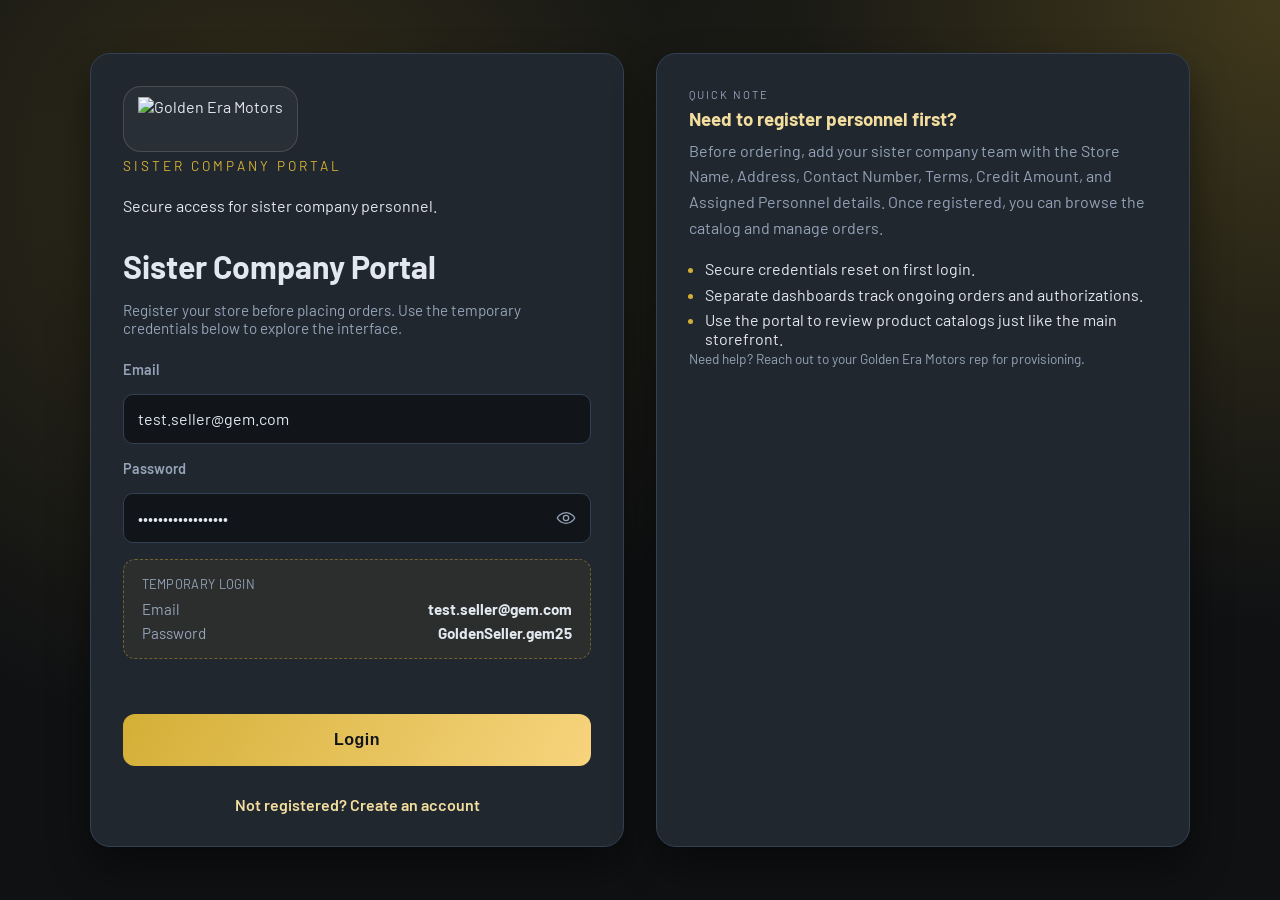
==== index.html @ 74445f39 "Add files via upload" ====
<!DOCTYPE html>
<html lang="en">
<head>
<meta charset="UTF-8">
<meta name="viewport" content="width=device-width, initial-scale=1.0">
<title>SC Login</title>
<link rel="stylesheet" href="sc-style.css">
<link rel="preconnect" href="https://fonts.googleapis.com">
<link rel="preconnect" href="https://fonts.gstatic.com" crossorigin>
<link href="https://fonts.googleapis.com/css2?family=Barlow:wght@400;500;600;700&display=swap" rel="stylesheet">

<script src="https://cdn.jsdelivr.net/npm/@supabase/supabase-js"></script>
<script src="js/sc-config.js"></script>
<script src="js/supabase.js"></script>
</head>

<body data-allow-guest="true">

<main class="sc-login-page">
  <section class="login-grid">
    <article class="form-card">
      <div class="login-brand">
        <div class="logo-link">
          <img class="login-logo" src="https://pub-431a1eccf270455a99eab6163255ef53.r2.dev/logo/GoldenEraMotors.png" alt="Golden Era Motors">
        </div>
        <p class="login-subtitle">Sister Company Portal</p>
        <p>Secure access for sister company personnel.</p>
      </div>
      <h2>Sister Company Portal</h2>
      <p class="subhead">Register your store before placing orders. Use the temporary credentials below to explore the interface.</p>
      <form id="scLoginForm" autocomplete="on">
        <label for="loginEmail">Email</label>
        <input type="email" id="loginEmail" required value="test.seller@gem.com">

        <label for="loginPassword">Password</label>
        <div class="password-field">
          <input type="password" id="loginPassword" required value="GoldenSeller.gem25">
          <button type="button" id="togglePassword" aria-label="Show password" aria-pressed="false">
            <svg class="icon-eye" viewBox="0 0 24 24" aria-hidden="true">
              <path d="M1.5 12s3.5-6.5 10.5-6.5S22.5 12 22.5 12 19 18.5 12 18.5 1.5 12 1.5 12Z" fill="none" stroke="currentColor" stroke-width="1.6" stroke-linecap="round" stroke-linejoin="round"/>
              <circle cx="12" cy="12" r="3.2" fill="none" stroke="currentColor" stroke-width="1.6"/>
            </svg>
            <svg class="icon-eye-off" viewBox="0 0 24 24" aria-hidden="true">
              <path d="M3 3l18 18M4.5 5.6C2.8 7 1.5 9 1.5 12c0 0 3.5 6.5 10.5 6.5 2.4 0 4.4-.6 6.1-1.5M9.6 9.7a3.2 3.2 0 014.7 4.3" fill="none" stroke="currentColor" stroke-width="1.6" stroke-linecap="round" stroke-linejoin="round"/>
              <path d="M9.9 14.1a3.2 3.2 0 01-.6-3.1M14.7 9.9c.3.6.4 1.3.3 2M8 16c1.2.9 2.6 1.5 4 1.5 6.9 0 10.5-5.5 10.5-5.5a12 12 0 00-2.4-3.1" fill="none" stroke="currentColor" stroke-width="1.6" stroke-linecap="round" stroke-linejoin="round"/>
            </svg>
          </button>
        </div>

        <div class="default-credentials">
          <p class="label">Temporary Login</p>
          <ul>
            <li><span>Email</span><strong>test.seller@gem.com</strong></li>
            <li><span>Password</span><strong>GoldenSeller.gem25</strong></li>
          </ul>
        </div>

        <p id="loginMessage" class="form-message" aria-live="polite"></p>

        <button type="submit">Login</button>
      </form>
      <a class="secondary-link" href="sc-register.html">Not registered? Create an account</a>
    </article>

    <aside class="info-card">
      <div class="info-header">
        <p class="eyebrow">Quick note</p>
        <h3>Need to register personnel first?</h3>
      </div>
      <p>Before ordering, add your sister company team with the Store Name, Address, Contact Number, Terms, Credit Amount, and Assigned Personnel details. Once registered, you can browse the catalog and manage orders.</p>
      <ul class="info-list">
        <li>Secure credentials reset on first login.</li>
        <li>Separate dashboards track ongoing orders and authorizations.</li>
        <li>Use the portal to review product catalogs just like the main storefront.</li>
      </ul>
      <p class="info-footnote">Need help? Reach out to your Golden Era Motors rep for provisioning.</p>
    </aside>
  </section>
</main>

<script src="sc-guard.js"></script>
<script src="sc-auth.js"></script>

</body>
</html>
---- sc-style.css ----
/* Golden Era Motors - SC Portal Styles */

/* Using variables for consistency, inspired by your main stylesheet */
:root {
  --primary: #D4AF37; /* GM Gold */
  --primary-light: #F3DE9F; /* GM Gold Soft */
  --background: #181a1b; /* Very dark gray */
  --text: #E2E8F0; /* Light gray for text */
  --text-light: #94A3B8; /* Muted gray */
  --border: #334155; /* Slate/blue-gray for borders */
  --card: #21272e; /* Dark card background */
  --image-bg: #ffffff; /* White image background */
  --shadow: 0 4px 6px -1px rgba(0, 0, 0, 0.4), 0 2px 4px -2px rgba(0, 0, 0, 0.3);
  --danger: #f87171; /* Red for destructive actions */
  --font-head: "Barlow", "Segoe UI", sans-serif;
  --font-body: "Barlow", "Segoe UI", sans-serif;
  --font-mono: "Barlow", "Segoe UI", sans-serif;
}

/* Basic Reset & Body */
* {
  box-sizing: border-box;
}

body {
  margin: 0;
  font-family: var(--font-body);
  background-color: var(--background);
  color: var(--text);
  -webkit-font-smoothing: antialiased;
  -moz-osx-font-smoothing: grayscale;
}

/* Header */
header {
  background: linear-gradient(106deg, #24160F 0%, #2E1D14 42%, #4B5057 100%);
  padding: 1rem 2rem;
  display: flex;
  justify-content: space-between;
  align-items: center;
  border-bottom: 1px solid var(--border);
  box-shadow: var(--shadow);
}

header h2 {
  margin: 0;
  font-family: var(--font-head);
  color: var(--primary-light);
  font-size: 1.5rem;
}

header nav {
  display: flex;
  gap: 1.5rem;
}

header nav a {
  color: var(--text-light);
  text-decoration: none;
  font-weight: 600;
  padding: 0.5rem 0;
  border-bottom: 2px solid transparent;
  transition: color 0.2s, border-color 0.2s;
}

header nav a:hover,
header nav a.active {
  color: var(--primary);
  border-bottom-color: var(--primary);
}

/* Main Container */
.dashboard-container, .container {
  max-width: 1200px;
  margin: 2rem auto;
  padding: 0 2rem;
}

.dashboard-container h2, .container h2 {
    font-family: var(--font-head);
    font-size: clamp(1.6rem, 1.2vw + 1.25rem, 2rem);
    line-height: 1.15;
    color: var(--primary-light);
    border-bottom: 1px solid var(--border);
    padding-bottom: 0.5rem;
    margin-bottom: 2rem;
}

.dashboard-container h3 {
    font-family: var(--font-head);
    font-size: 1.5rem;
    color: var(--text);
    margin-top: 3rem;
    margin-bottom: 1.5rem;
}

.dashboard-gallery {
  display: grid;
  grid-template-columns: repeat(auto-fit, minmax(160px, 1fr));
  gap: 1rem;
  margin-bottom: 2.5rem;
}

.dashboard-gallery img {
  width: 100%;
  height: 160px;
  object-fit: cover;
  border-radius: 14px;
  border: 1px solid var(--border);
  background: var(--image-bg);
  box-shadow: var(--shadow);
}

/* Cards */
.cards {
  display: grid;
  grid-template-columns: repeat(auto-fit, minmax(240px, 1fr));
  gap: 1.5rem;
  margin-bottom: 2rem;
}

.card {
  background: var(--card);
  padding: 1.5rem;
  border-radius: 12px;
  border: 1px solid var(--border);
  box-shadow: var(--shadow);
  transition: transform 0.2s, box-shadow 0.2s;
}

.card:hover {
    transform: translateY(-5px);
    box-shadow: 0 8px 25px rgba(0,0,0,0.2);
}

.card h3 {
  margin: 0 0 0.5rem 0;
  font-size: 0.9rem;
  font-family: var(--font-mono);
  color: var(--text-light);
  text-transform: uppercase;
}

.card p {
  margin: 0;
  font-size: 2rem;
  font-weight: 700;
  color: var(--primary);
  font-family: var(--font-mono);
}

/* Quick Links */
.quick-links {
  display: flex;
  gap: 1rem;
  margin-bottom: 2rem;
}

.quick-links a {
  padding: 0.75rem 1.5rem;
  background: var(--primary);
  color: var(--background);
  text-decoration: none;
  border-radius: 8px;
  font-weight: 700;
  transition: background-color 0.2s, transform 0.2s;
}

.quick-links a:hover {
  background: var(--primary-light);
  transform: translateY(-2px);
}

/* Table */
.table-container {
    background: var(--card);
    border-radius: 12px;
    border: 1px solid var(--border);
    overflow-x: auto;
    overflow-y: hidden;
    box-shadow: var(--shadow);
    -webkit-overflow-scrolling: touch;
}

table {
  width: 100%;
  border-collapse: collapse;
  font-size: 0.95rem;
  line-height: 1.4;
  min-width: 640px;
}

th, td {
  padding: 1rem 1.5rem;
  border-bottom: 1px solid var(--border);
  text-align: left;
  vertical-align: middle;
}

th {
  background: rgba(0,0,0,0.2);
  font-family: var(--font-mono);
  font-size: 0.75rem;
  font-weight: 600;
  color: var(--text-light);
  text-transform: uppercase;
  letter-spacing: 0.05em;
}

tbody tr:last-child td {
    border-bottom: none;
}

tbody tr:hover {
  background-color: rgba(255, 255, 255, 0.03);
}

/* Cart */
.cart-actions {
  display: flex;
  flex-wrap: wrap;
  align-items: center;
  gap: 0.75rem;
  margin-bottom: 1rem;
}

.cart-actions-spacer {
  flex: 1;
}

.sc-btn {
  height: 40px;
  padding: 0 1rem;
  border-radius: 999px;
  border: 1px solid rgba(255, 255, 255, 0.18);
  background: rgba(255, 255, 255, 0.06);
  color: var(--text);
  font-weight: 700;
  cursor: pointer;
  transition: transform 0.18s ease, background-color 0.18s ease, border-color 0.18s ease;
  display: inline-flex;
  align-items: center;
  justify-content: center;
}

.sc-btn:hover {
  transform: translateY(-1px);
  border-color: rgba(212, 175, 55, 0.6);
}

.sc-btn:focus-visible {
  outline: none;
  box-shadow: 0 0 0 3px rgba(212, 175, 55, 0.3);
}

.sc-btn-primary {
  background: linear-gradient(120deg, var(--primary), #f7d47d);
  border-color: rgba(212, 175, 55, 0.6);
  color: #0f1113;
}

.sc-btn-secondary {
  background: rgba(212, 175, 55, 0.12);
  border-color: rgba(212, 175, 55, 0.35);
}

.sc-btn-ghost {
  background: transparent;
}

.cart-qty {
  width: 84px;
  padding: 0.45rem 0.6rem;
  border-radius: 10px;
  border: 1px solid rgba(255, 255, 255, 0.14);
  background: rgba(17, 20, 25, 0.9);
  color: var(--text);
}

.cart-summary {
  margin-top: 1rem;
  display: flex;
  flex-direction: column;
  gap: 0.35rem;
  align-items: flex-end;
  color: var(--text-light);
}

.cart-summary-row {
  display: flex;
  gap: 0.6rem;
  align-items: baseline;
}

.cart-summary-row strong {
  color: var(--text);
  font-family: var(--font-mono);
}

/* Login grid and cards */
.sc-login-page {
  min-height: 100vh;
  display: flex;
  align-items: center;
  justify-content: center;
  padding: 2rem;
  background: radial-gradient(circle at top right, rgba(212, 175, 55, 0.25), transparent 40%),
    radial-gradient(circle at 20% 20%, rgba(212, 175, 55, 0.18), transparent 45%),
    #0f1113;
}

.login-grid {
  width: min(1100px, 100%);
  display: grid;
  grid-template-columns: repeat(auto-fit, minmax(280px, 1fr));
  gap: 2rem;
  align-items: stretch;
}

.form-card,
.info-card {
  background: var(--card);
  border: 1px solid var(--border);
  border-radius: 20px;
  padding: 2rem;
  box-shadow: 0 20px 40px rgba(0, 0, 0, 0.45);
}

.form-card {
  display: flex;
  flex-direction: column;
  gap: 1rem;
}

.login-brand {
  display: flex;
  flex-direction: column;
  gap: 0.35rem;
}

.login-brand .logo-link {
  display: inline-flex;
  align-items: center;
  justify-content: center;
  padding: 10px 14px;
  border-radius: 18px;
  border: 1px solid rgba(255, 255, 255, 0.14);
  background: rgba(255, 255, 255, 0.04);
  width: fit-content;
}

.login-logo {
  display: block;
  height: 44px;
  width: auto;
}

.login-subtitle {
  margin: 0;
  font-family: var(--font-head);
  letter-spacing: 0.22em;
  text-transform: uppercase;
  font-size: 0.85rem;
  color: var(--primary);
}

.form-card h2,
.info-card h2 {
  margin: 0;
  font-size: 2rem;
  font-family: var(--font-head);
  color: var(--text);
}

.subhead {
  margin: 0;
  font-size: 0.95rem;
  color: var(--text-light);
}

form {
  display: grid;
  gap: 1rem;
  margin-top: 0.5rem;
}

form label {
  font-size: 0.9rem;
  font-weight: 600;
  color: var(--text-light);
}

form input {
  width: 100%;
  height: 50px;
  padding: 0 14px;
  border-radius: 10px;
  border: 1px solid var(--border);
  background: #111419;
  color: var(--text);
  font-size: 1rem;
  font-family: var(--font-body);
  transition: border-color 0.2s ease, box-shadow 0.2s ease;
}

form select,
form textarea {
  width: 100%;
  min-height: 50px;
  padding: 0 14px;
  border-radius: 10px;
  border: 1px solid var(--border);
  background: #111419;
  color: var(--text);
  font-size: 1rem;
  font-family: var(--font-body);
  transition: border-color 0.2s ease, box-shadow 0.2s ease;
}

form textarea {
  padding: 12px 14px;
  resize: vertical;
}

form input:focus {
  outline: none;
  border-color: var(--primary);
  box-shadow: 0 0 0 3px rgba(212, 175, 55, 0.24);
}

form select:focus,
form textarea:focus {
  outline: none;
  border-color: var(--primary);
  box-shadow: 0 0 0 3px rgba(212, 175, 55, 0.24);
}

.password-field {
  position: relative;
  display: flex;
  align-items: center;
}

.password-field input {
  padding-right: 50px;
}

.password-field button {
  position: absolute;
  right: 6px;
  height: 38px;
  width: 38px;
  padding: 0;
  border-radius: 8px;
  border: none;
  background: transparent;
  color: var(--text-light);
  cursor: pointer;
  transition: color 0.2s ease, background-color 0.2s ease;
  display: inline-flex;
  align-items: center;
  justify-content: center;
}

.password-field button:hover {
  color: var(--primary-light);
  background: rgba(212, 175, 55, 0.08);
}

.sc-register-grid {
  margin: 0;
  width: 100%;
  max-width: none;
  align-items: start;
}

form.login-grid.sc-register-grid {
  gap: 2rem;
  margin-top: 0;
  grid-template-columns: 1fr 1fr;
}

.sc-products-page.sc-register-page {
  max-width: none;
}

.sc-form-grid {
  display: grid;
  gap: 1rem;
}

.sc-field {
  display: grid;
  gap: 0.35rem;
}

.sc-register-actions {
  grid-column: 1 / -1;
  display: flex;
  align-items: center;
  justify-content: space-between;
  gap: 1rem;
  flex-wrap: wrap;
}

.sc-register-actions button[type="submit"] {
  margin-top: 0;
  min-width: 180px;
}

.sc-link {
  color: var(--primary-light);
  text-decoration: none;
  font-weight: 700;
  opacity: 0.92;
  transition: opacity 0.18s ease, color 0.18s ease;
}

.sc-link:hover {
  opacity: 1;
  color: var(--primary);
  text-decoration: underline;
}

.approver-actions {
  display: flex;
  justify-content: flex-end;
  margin-top: 0.25rem;
}

.approver-list {
  display: grid;
  gap: 1rem;
  margin-top: 1rem;
}

.approver-card {
  border-radius: 16px;
  border: 1px solid rgba(255, 255, 255, 0.12);
  background: rgba(0, 0, 0, 0.16);
  padding: 1rem;
  transition: transform 0.2s ease, box-shadow 0.2s ease, border-color 0.2s ease, background-color 0.2s ease;
}

.approver-card:hover {
  transform: translateY(-4px);
  box-shadow: 0 12px 30px rgba(0, 0, 0, 0.45);
  border-color: rgba(212, 175, 55, 0.4);
  background: rgba(255, 255, 255, 0.04);
}

.approver-card-header {
  display: flex;
  align-items: center;
  justify-content: space-between;
  gap: 0.75rem;
  margin-bottom: 0.75rem;
}

.approver-card-title {
  font-family: var(--font-mono);
  font-size: 0.8rem;
  letter-spacing: 0.06em;
  text-transform: uppercase;
  color: var(--text-light);
}

.approver-fields {
  display: grid;
  grid-template-columns: 1fr 1fr;
  gap: 0.75rem 1rem;
}

.approver-fields input {
  height: 44px;
  font-size: 0.95rem;
}

@media (max-width: 720px) {
  form.login-grid.sc-register-grid {
    grid-template-columns: 1fr;
  }

  .approver-fields {
    grid-template-columns: 1fr;
  }

  .sc-register-actions {
    justify-content: center;
  }
}

.password-field svg {
  width: 20px;
  height: 20px;
}

.password-field .icon-eye-off {
  display: none;
}

.password-field button[aria-pressed="true"] .icon-eye {
  display: none;
}

.password-field button[aria-pressed="true"] .icon-eye-off {
  display: inline;
}

form button[type="submit"] {
  margin-top: 0.25rem;
  height: 52px;
  border: none;
  border-radius: 12px;
  font-size: 1rem;
  font-weight: 700;
  letter-spacing: 0.5px;
  background: linear-gradient(120deg, var(--primary), #f7d47d);
  color: #111419;
  cursor: pointer;
  transition: transform 0.2s ease, box-shadow 0.2s ease;
}

form button[type="submit"]:hover {
  transform: translateY(-2px);
  box-shadow: 0 10px 30px rgba(212, 175, 55, 0.4);
}

.form-message {
  min-height: 1.2rem;
  margin: 0;
  font-size: 0.9rem;
  color: var(--text-light);
  transition: color 0.2s ease;
  text-align: center;
}

.form-message.success {
  color: #4ade80;
}

.form-message.error {
  color: #f87171;
}

.default-credentials {
  padding: 1rem 1.1rem;
  border-radius: 12px;
  border: 1px dashed rgba(212, 175, 55, 0.4);
  background: rgba(212, 175, 55, 0.06);
}

.default-credentials .label {
  margin: 0 0 0.5rem;
  font-size: 0.8rem;
  text-transform: uppercase;
  letter-spacing: 0.3px;
  color: var(--text-light);
}

.default-credentials ul {
  list-style: none;
  margin: 0;
  padding: 0;
  display: grid;
  gap: 0.4rem;
}

.default-credentials li {
  display: flex;
  justify-content: space-between;
  font-size: 0.95rem;
  color: var(--text);
  font-family: var(--font-mono);
}

.default-credentials span {
  color: var(--text-light);
}

.secondary-link {
  margin-top: 0.8rem;
  text-decoration: none;
  color: var(--primary-light);
  font-weight: 600;
  text-align: center;
}

.secondary-link:hover {
  text-decoration: underline;
}

.info-card .info-header h3 {
  margin: 0.2rem 0 0.5rem;
  font-family: var(--font-head);
  color: var(--primary-light);
}

.info-card p {
  line-height: 1.6;
  color: var(--text-light);
  margin: 0;
}

.info-list {
  margin: 1.2rem 0 0;
  padding-left: 1rem;
  color: var(--text);
  display: flex;
  flex-direction: column;
  gap: 0.4rem;
}

.info-list li::marker {
  color: var(--primary);
}

.info-footnote {
  margin-top: 1.5rem;
  font-size: 0.85rem;
  color: var(--text-light);
}

.info-card .eyebrow {
  text-transform: uppercase;
  letter-spacing: 2px;
  font-size: 0.7rem;
  color: var(--text-light);
}
/* Responsive */
@media (max-width: 768px) {
  header {
    flex-direction: column;
    gap: 1rem;
    padding: 1rem;
  }
  header nav {
    width: 100%;
    justify-content: space-around;
    gap: 0.5rem;
  }
  .dashboard-container,
  .container {
    padding: 0 1rem;
    margin: 1.5rem auto;
  }
  .quick-links {
    flex-direction: column;
  }
  .quick-links a {
    text-align: center;
  }
  th,
  td {
    padding: 0.75rem;
  }
  table {
    font-size: 0.9rem;
    min-width: 560px;
  }
  th {
    font-size: 0.7rem;
  }
  .sc-login-page {
    padding: 1.5rem;
  }
}

/* SC Products Page */
.sc-products-body {
  background: radial-gradient(circle at top right, rgba(212, 175, 55, 0.25), transparent 45%),
    radial-gradient(circle at 20% 20%, rgba(255, 255, 255, 0.08), transparent 60%),
    #070b0f;
  min-height: 100vh;
  color: var(--text);
}

.sc-products-header {
  padding: 1.25rem 2rem;
  display: flex;
  justify-content: space-between;
  align-items: center;
  border-bottom: 1px solid rgba(255, 255, 255, 0.08);
  background: rgba(10, 13, 17, 0.6);
  box-shadow: 0 15px 30px rgba(0, 0, 0, 0.45);
  position: sticky;
  top: 0;
  z-index: 100;
}

.sc-header-brand {
  display: flex;
  align-items: center;
  gap: 0.8rem;
  color: var(--primary);
  flex-wrap: wrap;
}

.sc-brand-stack {
  display: flex;
  flex-direction: column;
  align-items: flex-start;
  gap: 0.25rem;
}

.sc-header-logo-link {
  display: inline-flex;
  align-items: center;
  justify-content: center;
  padding: 6px 10px;
  border-radius: 14px;
  border: 1px solid rgba(255, 255, 255, 0.14);
  background: rgba(255, 255, 255, 0.04);
  transition: transform 0.18s ease, border-color 0.18s ease, background-color 0.18s ease;
}

.sc-header-logo-link:hover {
  transform: translateY(-1px);
  border-color: rgba(212, 175, 55, 0.5);
  background: rgba(212, 175, 55, 0.06);
}

.sc-header-logo {
  display: block;
  height: 34px;
  width: auto;
}

.sc-header-copy {
  display: flex;
  flex-direction: column;
  gap: 2px;
}

.sc-header-subtitle {
  margin: 0;
  font-family: var(--font-head);
  letter-spacing: 0.2em;
  text-transform: uppercase;
  font-size: 0.85rem;
  color: var(--primary-light);
  font-weight: 700;
}

.sc-header-store {
  display: flex;
  flex-direction: column;
  gap: 0.15rem;
  padding: 0.45rem 0.9rem;
  border-radius: 16px;
  background: linear-gradient(135deg, rgba(212, 175, 55, 0.18), rgba(255, 255, 255, 0.04));
  border: 1px solid rgba(212, 175, 55, 0.4);
  box-shadow: inset 0 1px 0 rgba(255, 255, 255, 0.08);
}

.sc-header-store-label {
  font-size: 0.65rem;
  letter-spacing: 0.3em;
  text-transform: uppercase;
  color: var(--text-light);
}

.sc-header-store-name {
  font-size: 0.95rem;
  font-weight: 700;
  color: var(--primary-light);
  letter-spacing: 0.08em;
  text-transform: uppercase;
}

.sc-logo-mark {
  width: 46px;
  height: 46px;
  border-radius: 14px;
  border: 1px solid rgba(255, 255, 255, 0.4);
  display: flex;
  align-items: center;
  justify-content: center;
  background: rgba(255, 255, 255, 0.08);
  font-size: 1.1rem;
}

.sc-products-nav {
  display: flex;
  align-items: center;
  gap: 1rem;
}

.sc-products-nav a {
  color: var(--text-light);
  text-decoration: none;
  font-weight: 600;
  padding: 0.35rem 0.65rem;
  border-radius: 999px;
  border: 1px solid transparent;
  display: inline-flex;
  align-items: center;
  gap: 0.45rem;
  transition: color 0.2s ease, border-color 0.2s ease, background-color 0.2s ease, transform 0.2s ease;
}

.sc-products-nav a.active {
  color: var(--primary);
  border-color: rgba(212, 175, 55, 0.55);
  background: rgba(212, 175, 55, 0.1);
}

.sc-products-nav a:hover {
  color: var(--primary-light);
  background: rgba(255, 255, 255, 0.06);
  transform: translateY(-1px);
}

.sc-products-nav a[data-logout] {
  color: var(--danger);
  border-color: rgba(248, 113, 113, 0.4);
  background-color: rgba(248, 113, 113, 0.1);
}

.sc-products-nav a[data-logout]:hover {
  color: #fff;
  border-color: var(--danger);
  background-color: rgba(248, 113, 113, 0.25);
}

.nav-icon {
  position: relative;
  display: inline-flex;
  align-items: center;
  justify-content: center;
}

.nav-badge {
  position: absolute;
  top: -4px;
  right: -8px;
  background-color: var(--danger);
  color: white;
  border-radius: 999px;
  font-size: 10px;
  font-weight: 700;
  min-width: 18px;
  height: 18px;
  display: flex;
  align-items: center;
  justify-content: center;
  padding: 0 5px;
  border: 2px solid var(--background);
  transform: scale(0);
  transition: transform 0.2s ease-out;
}

.nav-badge.is-visible {
  transform: scale(1);
}

.nav-icon svg {
  width: 18px;
  height: 18px;
  stroke: currentColor;
}

.nav-label {
  font-size: 0.85rem;
  letter-spacing: 0.08em;
  text-transform: uppercase;
}

.sc-products-page {
  padding: 2.25rem clamp(0.75rem, 3vw, 2.5rem);
  max-width: 1600px;
  margin: 0 auto;
  display: flex;
  flex-direction: column;
  gap: 2rem;
}

.products-hero {
  background: linear-gradient(130deg, rgba(212, 175, 55, 0.2), rgba(18, 24, 30, 0.7));
  border: 1px solid rgba(255, 255, 255, 0.08);
  border-radius: 28px;
  padding: 2rem;
  display: grid;
  grid-template-columns: repeat(auto-fit, minmax(240px, 1fr));
  gap: 1.5rem;
  box-shadow: 0 25px 60px rgba(0, 0, 0, 0.45);
}

.hero-copy h1 {
  margin: 0 0 0.6rem;
  font-size: clamp(2rem, 3vw, 2.6rem);
  font-family: var(--font-head);
}

.hero-lede {
  margin: 0 0 1rem;
  color: var(--text-light);
  max-width: 520px;
}

.hero-highlight {
  color: var(--primary-light);
  font-weight: 700;
}

.hero-stats {
  display: flex;
  gap: 1.5rem;
}

.hero-stats div {
  border-left: 2px solid rgba(212, 175, 55, 0.4);
  padding-left: 1rem;
}

.hero-stats .stat-label {
  margin: 0;
  font-size: 0.8rem;
  text-transform: uppercase;
  letter-spacing: 0.2em;
  color: var(--text-light);
}

.hero-stats .stat-value {
  margin: 0.2rem 0 0;
  font-size: 1.2rem;
  font-weight: 700;
}

.hero-card {
  background: rgba(3, 6, 10, 0.8);
  border-radius: 20px;
  border: 1px solid rgba(255, 255, 255, 0.08);
  padding: 1.5rem;
  display: flex;
  flex-direction: column;
  gap: 0.4rem;
}

.hero-card-label {
  text-transform: uppercase;
  letter-spacing: 0.4em;
  font-size: 0.7rem;
  color: var(--text-light);
}

.products-grid-section {
  background: rgba(5, 7, 11, 0.8);
  border: 1px solid rgba(255, 255, 255, 0.08);
  border-radius: 26px;
  padding: 1.5rem;
  box-shadow: 0 15px 40px rgba(0, 0, 0, 0.45);
}

.products-grid-header {
  display: flex;
  justify-content: space-between;
  align-items: center;
  margin-bottom: 1rem;
}

.products-grid-header h2 {
  margin: 0;
  font-family: var(--font-head);
  font-size: 1.9rem;
}

.grid-chip {
  padding: 0.4rem 1rem;
  background: rgba(212, 175, 55, 0.2);
  border: 1px solid rgba(212, 175, 55, 0.6);
  border-radius: 999px;
  font-size: 0.85rem;
  letter-spacing: 0.2em;
}

.product-loader {
  text-align: center;
  font-size: 0.95rem;
  margin-bottom: 1rem;
  color: var(--text-light);
  display: inline-flex;
  align-items: center;
  gap: 0.6rem;
}

.loader-spinner {
  width: 16px;
  height: 16px;
  border-radius: 50%;
  border: 2px solid rgba(255, 255, 255, 0.2);
  border-top-color: var(--primary);
  animation: spinner 0.85s linear infinite;
}

.product-loader.is-hidden {
  display: none;
}

/* Inventory-style filters (match SellerPage inventory filters) */
.sc-inventory-filters {
  background: rgba(5, 7, 11, 0.82);
  background: linear-gradient(145deg, rgba(255, 255, 255, 0.02), rgba(255, 255, 255, 0)), rgba(5, 7, 11, 0.82);
  padding: 24px;
  border-radius: 16px;
  border: 1px solid rgba(255, 255, 255, 0.08);
  box-shadow: 0 18px 45px rgba(0, 0, 0, 0.45);
  position: relative;
}

.sc-inventory-filters h3 {
  margin: 0 0 16px 0;
  font-family: var(--font-head);
  font-size: 18px;
}

.inventory-filter-grid {
  display: grid;
  grid-template-columns: repeat(3, 1fr);
  gap: 24px;
}

.filter-column {
  display: flex;
  flex-direction: column;
  gap: 16px;
}

.inventory-filter-grid .span-full {
  grid-column: 1 / -1;
}

.search-actions-row {
  display: flex;
  align-items: flex-end;
  gap: 16px;
}

.search-group {
  flex: 1;
}

.inventory-actions-inline {
  display: flex;
  gap: 8px;
}

.sc-products-page .form-group {
  display: flex;
  flex-direction: column;
  gap: 6px;
}

.sc-products-page .form-label {
  font-size: 12px;
  font-weight: 600;
  color: var(--text-light);
  font-family: var(--font-mono);
  text-transform: uppercase;
  letter-spacing: 0.08em;
}

.sc-products-page .form-control {
  width: 100%;
  padding: 10px 12px;
  border-radius: 10px;
  border: 1px solid rgba(255, 255, 255, 0.14);
  background: rgba(17, 20, 25, 0.9);
  color: var(--text);
  font-size: 14px;
  transition: border-color 0.2s, box-shadow 0.2s;
}

.sc-products-page .form-control:focus {
  outline: none;
  border-color: var(--primary);
  box-shadow: 0 0 0 2px rgba(212, 175, 55, 0.28);
}

.sc-clear-btn {
  position: absolute;
  top: 18px;
  right: 18px;
  height: 34px;
  padding: 0 16px;
  border: 0;
  border-radius: 999px;
  background: linear-gradient(120deg, var(--primary), #f7d47d);
  color: #0f1113;
  font-weight: 800;
  letter-spacing: 0.04em;
  cursor: pointer;
  box-shadow: 0 10px 28px rgba(0, 0, 0, 0.35);
}

.sc-clear-btn:hover {
  transform: translateY(-1px);
  box-shadow: 0 14px 32px rgba(0, 0, 0, 0.45);
}

@media (max-width: 960px) {
  .inventory-filter-grid {
    grid-template-columns: 1fr;
  }
  .sc-clear-btn {
    position: static;
    margin: 0 0 12px auto;
    display: inline-flex;
    align-items: center;
    justify-content: center;
  }
  .search-actions-row {
    flex-direction: column;
    align-items: stretch;
  }
  .inventory-actions-inline {
    justify-content: flex-end;
  }
}

.products-grid {
  display: grid;
  grid-template-columns: repeat(5, minmax(0, 1fr));
  gap: 1rem;
}

.product-card {
  position: relative;
  border-radius: 22px;
  border: 1px solid rgba(212, 175, 55, 0.16);
  background: linear-gradient(160deg, rgba(18, 23, 30, 0.96), rgba(10, 12, 16, 0.9));
  overflow: hidden;
  display: flex;
  flex-direction: column;
  box-shadow: 0 18px 35px rgba(0, 0, 0, 0.45), inset 0 1px 0 rgba(255, 255, 255, 0.04);
  transition: transform 0.28s ease, box-shadow 0.28s ease, border-color 0.28s ease;
}

.product-card:hover {
  transform: translateY(-6px);
  border-color: rgba(212, 175, 55, 0.4);
  box-shadow: 0 26px 50px rgba(0, 0, 0, 0.6);
}

.product-photo {
  position: relative;
  padding: 1.1rem;
  background: radial-gradient(circle at 18% 18%, rgba(212, 175, 55, 0.16), transparent 60%), rgba(8, 10, 12, 0.7);
  min-height: 210px;
  border-bottom: 1px solid rgba(255, 255, 255, 0.06);
}

.product-photo img {
  width: 100%;
  height: 200px;
  object-fit: contain;
  background: var(--image-bg);
  border-radius: 16px;
  border: 1px solid rgba(15, 18, 22, 0.08);
  box-shadow: 0 12px 24px rgba(0, 0, 0, 0.2);
  transition: filter 0.3s ease, transform 0.3s ease;
}

.product-photo img:hover {
  filter: saturate(1.08);
  transform: translateY(-2px);
}

.product-badges {
  position: absolute;
  top: 12px;
  left: 12px;
  display: flex;
  gap: 0.5rem;
  flex-wrap: wrap;
  right: 12px;
}

.product-stock {
  font-size: 0.9rem;
  background: rgba(6, 8, 10, 0.75);
  padding: 0.2rem 0.75rem;
  border-radius: 999px;
  border: 1px solid rgba(255, 255, 255, 0.2);
  color: var(--text);
}

.product-brand-badge {
  font-size: 0.8rem;
  text-transform: uppercase;
  letter-spacing: 0.14em;
  background: rgba(212, 175, 55, 0.85);
  padding: 0.2rem 0.7rem;
  border-radius: 999px;
  border: 1px solid rgba(212, 175, 55, 0.95);
  color: #1a1406;
  margin-left: auto;
  font-weight: 700;
}

.product-cart-btn {
  width: 38px;
  height: 38px;
  border-radius: 999px;
  border: 1px solid rgba(255, 255, 255, 0.22);
  background: rgba(0, 0, 0, 0.55);
  color: var(--text);
  display: inline-flex;
  align-items: center;
  justify-content: center;
  cursor: pointer;
  margin-left: auto;
  transition: transform 0.18s ease, background-color 0.18s ease, border-color 0.18s ease;
}

.product-cart-btn.is-popping {
  animation: cart-pop 0.35s ease;
}

.product-cart-btn.is-popping svg {
  animation: cart-pop-ink 0.35s ease;
}

.product-cart-btn svg {
  width: 18px;
  height: 18px;
  fill: var(--primary-light);
}

.product-cart-btn:hover {
  transform: translateY(-1px);
  background: rgba(212, 175, 55, 0.12);
  border-color: rgba(212, 175, 55, 0.6);
}

.product-cart-btn:focus-visible {
  outline: none;
  box-shadow: 0 0 0 3px rgba(212, 175, 55, 0.3);
}

.product-gallery-btn {
  position: absolute;
  bottom: 12px;
  right: 12px;
  background: linear-gradient(135deg, var(--primary), #f1d68a);
  color: #0f1113;
  border: none;
  border-radius: 999px;
  padding: 0.35rem 1rem;
  font-weight: 700;
  cursor: pointer;
  box-shadow: 0 8px 20px rgba(0, 0, 0, 0.35);
}

.product-meta {
  padding: 1.2rem 1.5rem 1.7rem;
  display: flex;
  flex-direction: column;
  gap: 0.6rem;
}

.product-code {
  font-size: 0.85rem;
  letter-spacing: 0.35em;
  text-transform: uppercase;
  color: var(--text-light);
  margin: 0;
}

.product-meta h3 {
  margin: 0;
  font-size: 1.05rem;
  line-height: 1.25;
  font-weight: 700;
  overflow: hidden;
  text-overflow: ellipsis;
  overflow-wrap: anywhere;
  display: -webkit-box;
  -webkit-box-orient: vertical;
  -webkit-line-clamp: 2;
  max-height: 2.5em;
  min-height: 2.5em;
}

.product-category {
  margin: 0;
  font-size: 0.82rem;
  color: var(--text-light);
  text-transform: uppercase;
  letter-spacing: 0.2em;
  display: inline-flex;
  align-items: center;
  gap: 0.35rem;
  padding: 0.2rem 0.6rem;
  border-radius: 999px;
  background: rgba(255, 255, 255, 0.05);
  border: 1px solid rgba(255, 255, 255, 0.08);
  width: fit-content;
}

.product-price {
  margin: 0;
  font-size: 1.2rem;
  font-weight: 700;
  color: var(--primary);
  text-shadow: 0 6px 18px rgba(212, 175, 55, 0.25);
}

.product-description {
  margin: 0;
  color: var(--text-light);
  line-height: 1.4;
  font-size: 0.95rem;
}

.product-specs {
  display: flex;
  gap: 0.9rem;
  align-items: center;
  font-size: 0.85rem;
  text-transform: uppercase;
  letter-spacing: 0.16em;
  color: var(--text-light);
}

.product-brand {
  color: var(--primary-light);
  font-weight: 700;
  padding: 0.15rem 0.45rem;
  border-radius: 999px;
  background: rgba(212, 175, 55, 0.12);
  border: 1px solid rgba(212, 175, 55, 0.28);
}

.sc-toast {
  position: fixed;
  right: 24px;
  bottom: 24px;
  background: rgba(8, 10, 12, 0.9);
  border: 1px solid rgba(255, 255, 255, 0.12);
  color: var(--text);
  padding: 0.85rem 1.1rem;
  border-radius: 14px;
  box-shadow: 0 14px 40px rgba(0, 0, 0, 0.45);
  font-size: 0.92rem;
  opacity: 0;
  pointer-events: none;
  transform: translateY(10px);
  transition: opacity 0.25s ease, transform 0.25s ease;
  z-index: 40;
}

.sc-toast.is-visible {
  opacity: 1;
  transform: translateY(0);
}

.empty-state {
  text-align: center;
  color: var(--text-light);
  font-size: 1.05rem;
}

.sc-approve-modal {
  position: fixed;
  inset: 0;
  background: rgba(0, 0, 0, 0.78);
  display: none;
  align-items: center;
  justify-content: center;
  padding: 1rem;
  z-index: 520;
}

.sc-approve-modal.is-visible {
  display: flex;
}

.sc-approve-modal-panel {
  width: min(560px, 100%);
  background: rgba(7, 9, 12, 0.96);
  border-radius: 22px;
  padding: 1.25rem;
  border: 1px solid rgba(212, 175, 55, 0.5);
  box-shadow: 0 20px 50px rgba(0, 0, 0, 0.65);
  max-height: calc(100vh - 2rem);
  overflow: auto;
}

.sc-approve-modal-header {
  display: flex;
  align-items: center;
  justify-content: space-between;
  gap: 1rem;
  margin-bottom: 0.75rem;
}

.sc-approve-modal-header h3 {
  margin: 0;
  font-size: 1.35rem;
  font-family: var(--font-head);
  color: var(--primary-light);
}

.sc-approve-modal-close {
  width: 42px;
  height: 42px;
  border-radius: 50%;
  border: 1px solid rgba(255, 255, 255, 0.22);
  background: rgba(255, 255, 255, 0.06);
  color: var(--text);
  display: inline-flex;
  align-items: center;
  justify-content: center;
  cursor: pointer;
  transition: transform 0.18s ease, background-color 0.18s ease, border-color 0.18s ease;
}

.sc-approve-modal-close:hover {
  transform: translateY(-1px);
  background: rgba(212, 175, 55, 0.12);
  border-color: rgba(212, 175, 55, 0.6);
}

.sc-approve-modal-close:focus-visible {
  outline: none;
  box-shadow: 0 0 0 3px rgba(212, 175, 55, 0.3);
}

.sc-approve-modal-body {
  display: grid;
  gap: 1rem;
}

form.sc-approve-form {
  margin-top: 0;
  gap: 1rem;
}

.sc-approve-modal-footer {
  margin-top: 1rem;
  display: flex;
  align-items: center;
  justify-content: flex-end;
  gap: 0.75rem;
  flex-wrap: wrap;
}

.sc-product-modal {
  position: fixed;
  inset: 0;
  background: rgba(0, 0, 0, 0.8);
  display: none;
  align-items: center;
  justify-content: center;
  padding: 1rem;
  z-index: 500;
}

.sc-product-modal.is-visible {
  display: flex;
}

.sc-product-modal-panel {
  width: min(1180px, 100%);
  background: rgba(7, 9, 12, 0.95);
  border-radius: 24px;
  padding: 1.5rem;
  border: 1px solid rgba(212, 175, 55, 0.5);
  box-shadow: 0 20px 50px rgba(0, 0, 0, 0.65);
  max-height: calc(100vh - 2rem);
  overflow: hidden;
  display: flex;
  flex-direction: column;
}

.sc-confirm-modal {
  position: fixed;
  inset: 0;
  background: rgba(0, 0, 0, 0.78);
  display: none;
  align-items: center;
  justify-content: center;
  padding: 1rem;
  z-index: 520;
}

.sc-confirm-modal.is-visible {
  display: flex;
}

.sc-confirm-panel {
  width: min(720px, 100%);
  background: rgba(7, 9, 12, 0.96);
  border-radius: 22px;
  border: 1px solid rgba(212, 175, 55, 0.45);
  box-shadow: 0 24px 55px rgba(0, 0, 0, 0.6);
  padding: 1.5rem;
  display: flex;
  flex-direction: column;
  gap: 1.25rem;
}

.confirm-header {
  display: flex;
  align-items: center;
  justify-content: space-between;
}

.confirm-header h3 {
  margin: 0;
  font-size: 1.35rem;
}

#confirmCloseBtn {
  width: 40px;
  height: 40px;
  border-radius: 50%;
  border: 1px solid rgba(255, 255, 255, 0.22);
  background: rgba(255, 255, 255, 0.06);
  color: var(--text);
  display: inline-flex;
  align-items: center;
  justify-content: center;
  cursor: pointer;
  transition: transform 0.18s ease, background-color 0.18s ease, border-color 0.18s ease;
}

#confirmCloseBtn:hover {
  transform: translateY(-1px);
  background: rgba(212, 175, 55, 0.12);
  border-color: rgba(212, 175, 55, 0.6);
}

#confirmCloseBtn .close-icon {
  font-size: 24px;
  line-height: 1;
  margin-top: -2px;
}

.confirm-body {
  display: grid;
  grid-template-columns: minmax(0, 280px) minmax(0, 1fr);
  gap: 1.5rem;
  align-items: start;
}

.confirm-image-wrap {
  background: var(--image-bg);
  border-radius: 18px;
  border: 1px solid rgba(255, 255, 255, 0.12);
  display: flex;
  align-items: center;
  justify-content: center;
  padding: 1rem;
}

.confirm-image-wrap img {
  width: 100%;
  height: 220px;
  object-fit: contain;
}

.confirm-code {
  margin: 0 0 0.4rem;
  font-size: 0.85rem;
  letter-spacing: 0.35em;
  text-transform: uppercase;
  color: var(--text-light);
}

.confirm-details h4 {
  margin: 0 0 0.5rem;
  font-size: 1.25rem;
}

.confirm-meta {
  margin: 0 0 0.4rem;
  color: var(--text-light);
  font-size: 0.9rem;
}

.confirm-price {
  margin: 0 0 0.6rem;
  color: var(--primary);
  font-size: 1.1rem;
  font-weight: 700;
}

.confirm-desc {
  margin: 0 0 0.75rem;
  color: var(--text-light);
  line-height: 1.4;
}

.confirm-qty {
  display: inline-flex;
  align-items: center;
  gap: 0.5rem;
  background: rgba(255, 255, 255, 0.06);
  border: 1px solid rgba(255, 255, 255, 0.15);
  border-radius: 999px;
  padding: 0.35rem 0.5rem;
}

.confirm-qty button {
  width: 32px;
  height: 32px;
  border-radius: 50%;
  border: none;
  background: rgba(212, 175, 55, 0.18);
  color: var(--text);
  font-size: 1.1rem;
  cursor: pointer;
}

.confirm-qty input {
  width: 52px;
  background: transparent;
  border: none;
  color: var(--text);
  text-align: center;
  font-size: 0.95rem;
  outline: none;
}

.confirm-footer {
  display: flex;
  justify-content: flex-end;
  gap: 0.75rem;
  flex-wrap: wrap;
}

.confirm-secondary,
.confirm-primary {
  border-radius: 999px;
  padding: 0.6rem 1.4rem;
  border: 1px solid transparent;
  font-weight: 600;
  cursor: pointer;
  transition: transform 0.2s ease, box-shadow 0.2s ease;
}

.confirm-secondary {
  background: rgba(255, 255, 255, 0.1);
  color: var(--text);
}

.confirm-primary {
  background: var(--primary);
  color: #0f1113;
  box-shadow: 0 8px 20px rgba(212, 175, 55, 0.35);
}

.confirm-primary:hover,
.confirm-secondary:hover {
  transform: translateY(-1px);
}

.sc-logout-modal {
  position: fixed;
  inset: 0;
  background: rgba(0, 0, 0, 0.78);
  display: none;
  align-items: center;
  justify-content: center;
  padding: 1rem;
  z-index: 540;
}

.sc-logout-modal.is-visible {
  display: flex;
}

.sc-logout-panel {
  width: min(520px, 100%);
  background: rgba(7, 9, 12, 0.96);
  border-radius: 20px;
  border: 1px solid rgba(212, 175, 55, 0.4);
  box-shadow: 0 24px 55px rgba(0, 0, 0, 0.6);
  padding: 1.25rem;
  display: flex;
  flex-direction: column;
  gap: 1rem;
}

.sc-logout-header {
  display: flex;
  align-items: center;
  justify-content: space-between;
}

.sc-logout-header h3 {
  margin: 0;
  font-size: 1.2rem;
}

.sc-logout-close {
  width: 36px;
  height: 36px;
  border-radius: 50%;
  border: 1px solid rgba(255, 255, 255, 0.22);
  background: rgba(255, 255, 255, 0.06);
  color: var(--text);
  display: inline-flex;
  align-items: center;
  justify-content: center;
  cursor: pointer;
}

.sc-logout-body {
  margin: 0;
  color: var(--text-light);
  line-height: 1.4;
}

.sc-logout-actions {
  display: flex;
  justify-content: flex-end;
  gap: 0.75rem;
}

.sc-logout-cancel,
.sc-logout-confirm {
  border-radius: 999px;
  padding: 0.55rem 1.3rem;
  border: 1px solid transparent;
  font-weight: 600;
  cursor: pointer;
}

.sc-logout-cancel {
  background: rgba(255, 255, 255, 0.1);
  color: var(--text);
}

.sc-logout-confirm {
  background: var(--primary);
  color: #0f1113;
  box-shadow: 0 8px 20px rgba(212, 175, 55, 0.35);
}

.sc-clear-modal {
  position: fixed;
  inset: 0;
  background: rgba(0, 0, 0, 0.78);
  display: none;
  align-items: center;
  justify-content: center;
  padding: 1rem;
  z-index: 550;
}

.sc-clear-modal.is-visible {
  display: flex;
}

.sc-clear-panel {
  width: min(520px, 100%);
  background: rgba(7, 9, 12, 0.96);
  border-radius: 20px;
  border: 1px solid rgba(212, 175, 55, 0.4);
  box-shadow: 0 24px 55px rgba(0, 0, 0, 0.6);
  padding: 1.25rem;
  display: flex;
  flex-direction: column;
  gap: 1rem;
}

.sc-clear-header {
  display: flex;
  align-items: center;
  justify-content: space-between;
}

.sc-clear-header h3 {
  margin: 0;
  font-size: 1.2rem;
}

.sc-clear-close {
  width: 36px;
  height: 36px;
  border-radius: 50%;
  border: 1px solid rgba(255, 255, 255, 0.22);
  background: rgba(255, 255, 255, 0.06);
  color: var(--text);
  display: inline-flex;
  align-items: center;
  justify-content: center;
  cursor: pointer;
}

.sc-clear-body {
  margin: 0;
  color: var(--text-light);
  line-height: 1.4;
}

.sc-clear-actions {
  display: flex;
  justify-content: flex-end;
  gap: 0.75rem;
}

.sc-clear-cancel,
.sc-clear-confirm {
  border-radius: 999px;
  padding: 0.55rem 1.3rem;
  border: 1px solid transparent;
  font-weight: 600;
  cursor: pointer;
}

.sc-clear-cancel {
  background: rgba(255, 255, 255, 0.1);
  color: var(--text);
}

.sc-clear-confirm {
  background: var(--primary);
  color: #0f1113;
  box-shadow: 0 8px 20px rgba(212, 175, 55, 0.35);
}

.sc-order-review-modal {
  position: fixed;
  inset: 0;
  background: rgba(0, 0, 0, 0.78);
  display: none;
  align-items: center;
  justify-content: center;
  padding: 1rem;
  z-index: 560;
}

.sc-order-review-modal.is-visible {
  display: flex;
}

.sc-order-review-panel {
  width: min(860px, 100%);
  background: rgba(7, 9, 12, 0.96);
  border-radius: 20px;
  border: 1px solid rgba(212, 175, 55, 0.4);
  box-shadow: 0 24px 55px rgba(0, 0, 0, 0.6);
  padding: 1.25rem;
  display: flex;
  flex-direction: column;
  gap: 1rem;
  max-height: calc(100vh - 2rem);
  overflow: hidden;
}

.sc-order-review-header {
  display: flex;
  align-items: center;
  justify-content: space-between;
}

.sc-order-review-header h3 {
  margin: 0;
  font-size: 1.2rem;
}

.sc-order-review-close {
  width: 36px;
  height: 36px;
  border-radius: 50%;
  border: 1px solid rgba(255, 255, 255, 0.22);
  background: rgba(255, 255, 255, 0.06);
  color: var(--text);
  display: inline-flex;
  align-items: center;
  justify-content: center;
  cursor: pointer;
}

.sc-order-review-list {
  display: flex;
  flex-direction: column;
  gap: 0.75rem;
  overflow: auto;
  padding-right: 4px;
}

.sc-review-row {
  display: grid;
  grid-template-columns: 90px minmax(0, 1fr) 140px;
  gap: 0.9rem;
  align-items: center;
  padding: 0.6rem;
  border-radius: 16px;
  background: rgba(255, 255, 255, 0.04);
  border: 1px solid rgba(255, 255, 255, 0.08);
}

.sc-review-image {
  background: var(--image-bg);
  border-radius: 14px;
  border: 1px solid rgba(255, 255, 255, 0.08);
  padding: 0.4rem;
  display: flex;
  align-items: center;
  justify-content: center;
}

.sc-review-image img {
  width: 100%;
  height: 72px;
  object-fit: contain;
}

.sc-review-code {
  margin: 0;
  font-size: 0.8rem;
  letter-spacing: 0.2em;
  text-transform: uppercase;
  color: var(--text-light);
}

.sc-review-name {
  margin: 0.25rem 0 0.2rem;
  font-weight: 600;
}

.sc-review-meta {
  margin: 0;
  color: var(--text-light);
  font-size: 0.85rem;
}

.sc-review-subtotal {
  text-align: right;
  font-weight: 700;
  color: var(--primary);
}

.sc-order-review-total {
  display: flex;
  justify-content: space-between;
  font-size: 1rem;
  font-weight: 600;
}

.sc-order-review-actions {
  display: flex;
  justify-content: flex-end;
  gap: 0.75rem;
}

.sc-order-review-cancel,
.sc-order-review-confirm {
  border-radius: 999px;
  padding: 0.55rem 1.3rem;
  border: 1px solid transparent;
  font-weight: 600;
  cursor: pointer;
}

.sc-order-review-cancel {
  background: rgba(255, 255, 255, 0.1);
  color: var(--text);
}

.sc-order-review-confirm {
  background: var(--primary);
  color: #0f1113;
  box-shadow: 0 8px 20px rgba(212, 175, 55, 0.35);
}

.sc-order-details-modal {
  position: fixed;
  inset: 0;
  background: rgba(0, 0, 0, 0.78);
  display: none;
  align-items: center;
  justify-content: center;
  padding: 1rem;
  z-index: 565;
}

.sc-order-details-modal.is-visible {
  display: flex;
}

.sc-order-details-panel {
  width: min(860px, 100%);
  background: rgba(7, 9, 12, 0.96);
  border-radius: 20px;
  border: 1px solid rgba(212, 175, 55, 0.4);
  box-shadow: 0 24px 55px rgba(0, 0, 0, 0.6);
  padding: 1.25rem;
  display: flex;
  flex-direction: column;
  gap: 1rem;
  max-height: calc(100vh - 2rem);
  overflow: hidden;
}

.sc-order-details-header {
  display: flex;
  align-items: center;
  justify-content: space-between;
}

.sc-order-details-title {
  margin: 0;
  font-size: 1.2rem;
}

.sc-order-details-meta {
  margin: 0.2rem 0 0;
  color: var(--text-light);
  font-size: 0.85rem;
}

.sc-order-details-close {
  width: 36px;
  height: 36px;
  border-radius: 50%;
  border: 1px solid rgba(255, 255, 255, 0.22);
  background: rgba(255, 255, 255, 0.06);
  color: var(--text);
  display: inline-flex;
  align-items: center;
  justify-content: center;
  cursor: pointer;
}

.sc-order-details-list {
  display: flex;
  flex-direction: column;
  gap: 0.75rem;
  overflow: auto;
  padding-right: 4px;
}

.sc-order-details-row {
  display: grid;
  grid-template-columns: 90px minmax(0, 1fr) 140px;
  gap: 0.9rem;
  align-items: center;
  padding: 0.6rem;
  border-radius: 16px;
  background: rgba(255, 255, 255, 0.04);
  border: 1px solid rgba(255, 255, 255, 0.08);
}

.sc-order-details-image {
  background: var(--image-bg);
  border-radius: 14px;
  border: 1px solid rgba(255, 255, 255, 0.08);
  padding: 0.4rem;
  display: flex;
  align-items: center;
  justify-content: center;
}

.sc-order-details-image img {
  width: 100%;
  height: 72px;
  object-fit: contain;
}

.sc-order-details-code {
  margin: 0;
  font-size: 0.8rem;
  letter-spacing: 0.2em;
  text-transform: uppercase;
  color: var(--text-light);
}

.sc-order-details-name {
  margin: 0.25rem 0 0.2rem;
  font-weight: 600;
}

.sc-order-details-meta {
  margin: 0;
  color: var(--text-light);
  font-size: 0.85rem;
}

.sc-order-details-subtotal {
  text-align: right;
  font-weight: 700;
  color: var(--primary);
}

.sc-order-details-total {
  display: flex;
  justify-content: space-between;
  font-size: 1rem;
  font-weight: 600;
}

.sc-order-row {
  cursor: pointer;
}

.sc-order-row:hover {
  background: rgba(255, 255, 255, 0.04);
}

body.has-confirm-modal {
  overflow: hidden;
}

body.has-logout-modal {
  overflow: hidden;
}

body.has-clear-modal {
  overflow: hidden;
}

body.has-order-review-modal {
  overflow: hidden;
}

body.has-order-details-modal {
  overflow: hidden;
}

.sc-products-nav a.is-cart-bounce {
  animation: cart-link-bounce 0.4s ease;
}

.modal-body {
  display: grid;
  grid-template-columns: minmax(0, 1fr) 360px;
  gap: 1.25rem;
  align-items: start;
  flex: 1;
  min-height: 0;
  overflow: hidden;
}

.modal-gallery {
  min-width: 0;
  min-height: 0;
  display: flex;
  flex-direction: column;
}

.modal-header {
  display: flex;
  justify-content: space-between;
  align-items: center;
  margin-bottom: 1rem;
}

.modal-header h3 {
  margin: 0;
  font-size: 1.5rem;
}

#modalCloseBtn {
  width: 44px;
  height: 44px;
  border-radius: 50%;
  border: 1px solid rgba(255, 255, 255, 0.22);
  background: rgba(255, 255, 255, 0.06);
  color: var(--text);
  display: inline-flex;
  align-items: center;
  justify-content: center;
  cursor: pointer;
  transition: transform 0.18s ease, background-color 0.18s ease, border-color 0.18s ease;
}

#modalCloseBtn:hover {
  transform: translateY(-1px);
  background: rgba(212, 175, 55, 0.12);
  border-color: rgba(212, 175, 55, 0.6);
}

#modalCloseBtn:focus-visible {
  outline: none;
  box-shadow: 0 0 0 3px rgba(212, 175, 55, 0.3);
}

#modalCloseBtn .close-icon {
  font-size: 26px;
  line-height: 1;
  margin-top: -2px;
}

.modal-main {
  display: flex;
  align-items: center;
  gap: 1rem;
  margin-bottom: 1rem;
}

.modal-main-image-wrap {
  flex: 1;
  background: var(--image-bg);
  border-radius: 16px;
  border: 1px solid rgba(255, 255, 255, 0.1);
  display: flex;
  align-items: center;
  justify-content: center;
  height: clamp(240px, 52vh, 460px);
}

.modal-main-image-wrap img {
  width: 100%;
  height: 100%;
  object-fit: contain;
}

.modal-nav {
  width: 44px;
  height: 44px;
  border-radius: 50%;
  border: 1px solid rgba(255, 255, 255, 0.3);
  background: transparent;
  color: var(--text);
  font-size: 1.2rem;
  cursor: pointer;
}

.modal-thumbs {
  display: grid;
  grid-template-columns: repeat(auto-fit, minmax(84px, 1fr));
  gap: 0.6rem;
  max-height: 120px;
  overflow: auto;
  padding-right: 4px;
}

.modal-thumb {
  width: 100%;
  border: 1px solid rgba(255, 255, 255, 0.2);
  border-radius: 12px;
  overflow: hidden;
  padding: 0;
  background: var(--image-bg);
  cursor: pointer;
}

.modal-thumb img {
  display: block;
  width: 100%;
  height: 70px;
  object-fit: contain;
  background: var(--image-bg);
}

.modal-footer {
  display: flex;
  justify-content: flex-end;
  margin-top: 1rem;
}

.modal-cart-btn {
  width: 48px;
  height: 48px;
  border-radius: 999px;
  border: 1px solid rgba(255, 255, 255, 0.22);
  background: rgba(212, 175, 55, 0.14);
  display: inline-flex;
  align-items: center;
  justify-content: center;
  cursor: pointer;
  transition: transform 0.18s ease, background-color 0.18s ease, border-color 0.18s ease;
}

.modal-cart-btn svg {
  width: 20px;
  height: 20px;
  fill: var(--primary);
}

.modal-cart-btn:hover {
  transform: translateY(-1px);
  background: rgba(212, 175, 55, 0.22);
  border-color: rgba(212, 175, 55, 0.6);
}

.modal-cart-btn:focus-visible {
  outline: none;
  box-shadow: 0 0 0 3px rgba(212, 175, 55, 0.3);
}

.modal-details {
  border-radius: 18px;
  border: 1px solid rgba(255, 255, 255, 0.08);
  background: rgba(255, 255, 255, 0.02);
  padding: 1rem;
  height: 100%;
  max-height: none;
  overflow: auto;
}

.modal-details-header h4 {
  margin: 0;
  font-family: var(--font-head);
  font-size: 1.05rem;
  color: var(--primary-light);
}

.modal-details-sub {
  margin: 0.35rem 0 0;
  font-size: 0.85rem;
  line-height: 1.4;
  color: var(--text-light);
}

.modal-details-grid {
  margin-top: 0.9rem;
  display: flex;
  flex-direction: column;
  gap: 0.65rem;
}

.modal-detail {
  display: grid;
  grid-template-columns: 120px minmax(0, 1fr);
  gap: 0.75rem;
  padding-bottom: 0.65rem;
  border-bottom: 1px solid rgba(255, 255, 255, 0.06);
}

.modal-detail:last-child {
  border-bottom: none;
  padding-bottom: 0;
}

.modal-detail-label {
  font-family: var(--font-mono);
  font-size: 0.7rem;
  text-transform: uppercase;
  letter-spacing: 0.12em;
  color: var(--text-light);
}

.modal-detail-value {
  font-size: 0.9rem;
  line-height: 1.4;
  color: var(--text);
  overflow-wrap: anywhere;
}

body.has-modal {
  overflow: hidden;
}

@keyframes spinner {
  from {
    transform: rotate(0deg);
  }
  to {
    transform: rotate(360deg);
  }
}

@keyframes cart-pop {
  0% {
    transform: scale(1);
  }
  50% {
    transform: scale(1.18);
  }
  100% {
    transform: scale(1);
  }
}

@keyframes cart-pop-ink {
  0% {
    transform: scale(1);
  }
  50% {
    transform: scale(1.15);
  }
  100% {
    transform: scale(1);
  }
}

@keyframes cart-link-bounce {
  0% {
    transform: translateY(0);
  }
  50% {
    transform: translateY(-3px);
  }
  100% {
    transform: translateY(0);
  }
}

@media (max-width: 1560px) {
  .products-grid {
    grid-template-columns: repeat(4, 1fr);
  }
}

@media (max-width: 1280px) {
  .products-grid {
    grid-template-columns: repeat(3, 1fr);
  }
}

@media (max-width: 960px) {
  .products-grid {
    grid-template-columns: repeat(2, 1fr);
  }
}

@media (max-width: 960px) {
  .hero-stats {
    flex-wrap: wrap;
  }

  .modal-body {
    grid-template-columns: 1fr;
    overflow: auto;
  }

  .confirm-body {
    grid-template-columns: 1fr;
  }

  .modal-details {
    max-height: none;
  }

  .modal-main {
    flex-direction: column;
  }

  .modal-nav {
    align-self: stretch;
  }

  .sc-review-row {
    grid-template-columns: 80px minmax(0, 1fr);
  }

  .sc-review-subtotal {
    grid-column: 1 / -1;
    text-align: left;
  }

  .sc-order-details-row {
    grid-template-columns: 80px minmax(0, 1fr);
  }

  .sc-order-details-subtotal {
    grid-column: 1 / -1;
    text-align: left;
  }

  .sc-product-modal-panel {
    padding: 1rem;
    max-height: 92vh;
  }
}

@media (max-width: 640px) {
  body, .sc-products-body {
  }

  .sc-products-header {
    flex-direction: column;
    gap: 1rem;
  }

  .sc-brand-stack {
    align-items: center;
  }

  .sc-products-nav {
    flex-wrap: wrap;
    justify-content: center;
  }

  .nav-label {
    display: none;
  }

  .sc-products-nav a {
    padding: 0.4rem;
  }

  .product-meta {
    padding: 1rem;
    gap: 0.4rem;
  }

  .sc-product-modal-panel {
    padding: 0.75rem;
    width: 100%;
    max-height: 85vh;
  }

  .modal-header {
    margin-bottom: 0.5rem;
    flex-shrink: 0;
  }

  .modal-header h3 {
    font-size: 1.15rem;
  }

  .modal-body {
    display: block;
    overflow-y: auto;
    gap: 0;
  }

  .modal-gallery {
    min-height: 100%;
    display: flex;
    flex-direction: column;
    padding-bottom: 1rem;
  }

  .modal-details {
    padding: 0.75rem;
    margin-top: 0;
    background: transparent;
    border: none;
  }

  .modal-main {
    flex-direction: row;
    gap: 0.25rem;
    margin-bottom: 0.5rem;
  }

  .modal-nav {
    display: none;
  }

  .modal-main-image-wrap {
    height: 180px;
    min-height: 0;
    margin-bottom: 0;
    touch-action: pan-y pinch-zoom;
  }

  .modal-thumbs {
    grid-template-columns: repeat(4, 1fr);
    gap: 0.5rem;
  }

  .modal-thumb img {
    height: 48px;
  }

  .products-grid {
    grid-template-columns: 1fr;
  }
}

/* Catalog Modal */
.sc-catalog-modal {
  position: fixed;
  inset: 0;
  background: rgba(0, 0, 0, 0.85);
  display: none;
  align-items: center;
  justify-content: center;
  padding: 1rem;
  z-index: 600;
}

.sc-catalog-modal.is-visible {
  display: flex;
}

.sc-catalog-panel {
  width: min(1000px, 100%);
  background: rgba(7, 9, 12, 0.98);
  border-radius: 20px;
  border: 1px solid rgba(212, 175, 55, 0.4);
  box-shadow: 0 25px 60px rgba(0, 0, 0, 0.7);
  padding: 1.5rem;
  display: flex;
  flex-direction: column;
  height: 85vh;
  position: relative;
}

.sc-catalog-header {
  display: flex;
  align-items: center;
  justify-content: space-between;
  margin-bottom: 1rem;
  padding-bottom: 1rem;
  border-bottom: 1px solid rgba(255, 255, 255, 0.08);
}

.sc-catalog-header h3 {
  margin: 0;
  font-family: var(--font-head);
  font-size: 1.5rem;
  color: var(--primary);
}

.sc-catalog-close {
  width: 40px;
  height: 40px;
  border-radius: 50%;
  border: 1px solid rgba(255, 255, 255, 0.22);
  background: rgba(255, 255, 255, 0.06);
  color: var(--text);
  display: inline-flex;
  align-items: center;
  justify-content: center;
  cursor: pointer;
  transition: all 0.2s ease;
}

.sc-catalog-close:hover {
  background: rgba(212, 175, 55, 0.12);
  border-color: rgba(212, 175, 55, 0.6);
}

.sc-catalog-body {
  flex: 1;
  overflow-y: auto;
  padding-right: 0.5rem;
}

.sc-catalog-footer {
  display: flex;
  justify-content: space-between;
  align-items: center;
  gap: 1.5rem;
  padding-top: 1rem;
  margin-top: 1rem;
  border-top: 1px solid rgba(255, 255, 255, 0.08);
}

.catalog-category-title {
  margin: 1.5rem 0 0.75rem;
  color: var(--primary-light);
  font-family: var(--font-head);
  font-size: 1.2rem;
  border-left: 3px solid var(--primary);
  padding-left: 0.75rem;
}

.catalog-category-title:first-child {
  margin-top: 0;
}

.catalog-table-container {
  margin-bottom: 2rem;
  overflow-y: visible; /* Allow sticky headers to work within the modal body */
}

.sc-catalog-body .table-container th {
  position: sticky;
  /* Use a negative top to hide the container's top border behind the sticky header */
  top: -1px;
  z-index: 1;
  /* Ensure a solid background to hide content scrolling underneath */
  background: var(--card);
}

.sc-footer-loader {
  display: flex;
  align-items: center;
  gap: 1rem;
  flex: 1;
}

.sc-footer-loader-info {
  display: flex;
  flex-direction: column;
  gap: 0.5rem;
  flex: 1;
}

.sc-footer-loader-info span {
  font-size: 0.9rem;
  color: var(--text-light);
}

.sc-loader-progress {
  width: 100%;
  height: 6px;
  background: rgba(255, 255, 255, 0.1);
  border-radius: 999px;
  overflow: hidden;
}

.sc-loader-bar {
  height: 100%;
  background: var(--primary);
  transition: width 0.3s ease;
}

.sc-footer-loader.is-hidden {
  display: none;
}


#catalogFooterActions {
  display: flex;
  gap: 0.75rem;
}

@media (max-width: 768px) {
  .sc-catalog-modal {
    padding: 0;
  }

  .sc-catalog-panel {
    width: 100%;
    height: 100%;
    border-radius: 0;
    border: none;
    box-shadow: none;
    padding: 1rem;
  }

  .sc-catalog-header h3 {
    font-size: 1.25rem;
  }
}
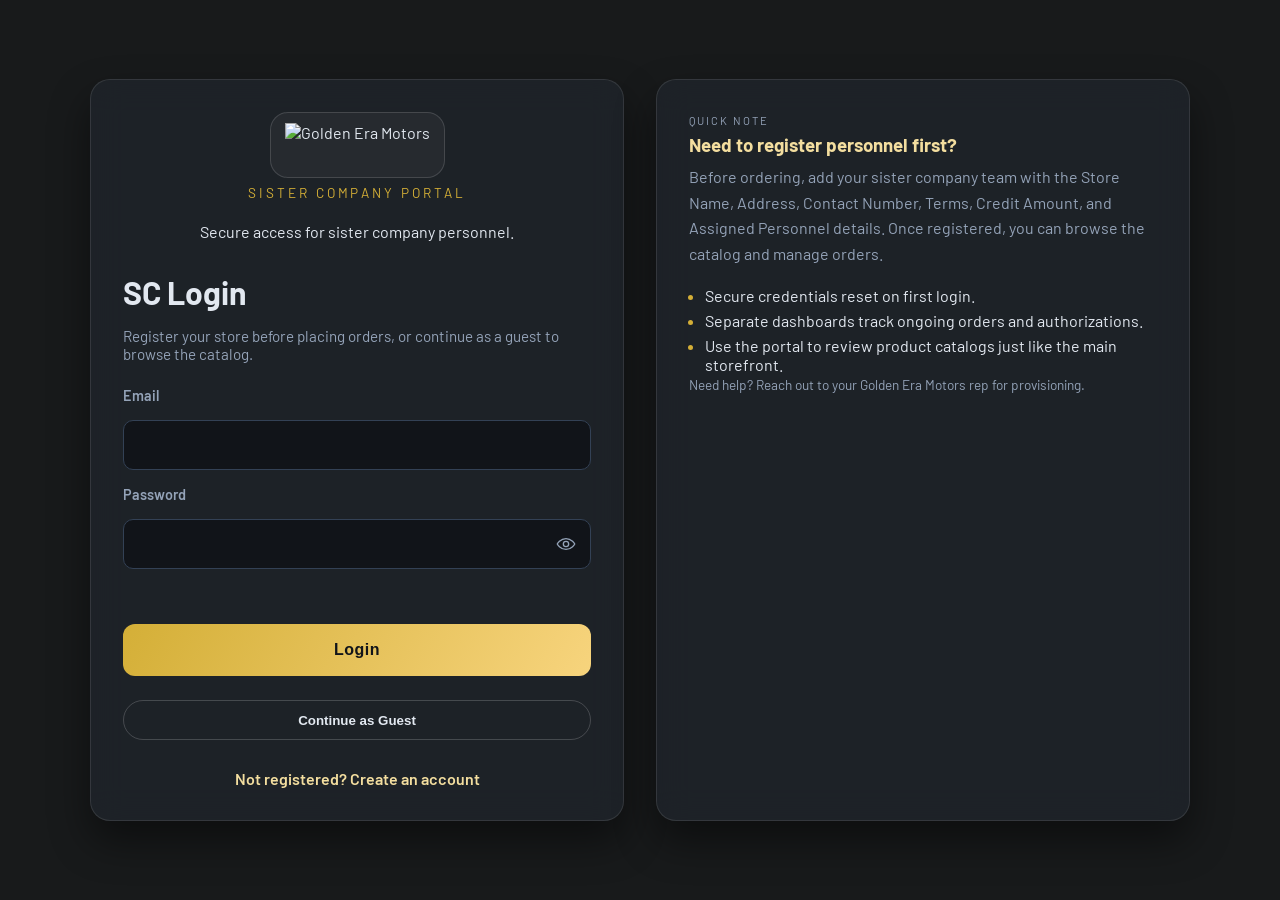
==== commit feb7531f: "Add files via upload" ====
--- a/index.html
+++ b/index.html
@@ -26,15 +26,15 @@
         <p class="login-subtitle">Sister Company Portal</p>
         <p>Secure access for sister company personnel.</p>
       </div>
-      <h2>Sister Company Portal</h2>
-      <p class="subhead">Register your store before placing orders. Use the temporary credentials below to explore the interface.</p>
+      <h2>SC Login</h2>
+      <p class="subhead">Register your store before placing orders, or continue as a guest to browse the catalog.</p>
       <form id="scLoginForm" autocomplete="on">
         <label for="loginEmail">Email</label>
-        <input type="email" id="loginEmail" required value="test.seller@gem.com">
+        <input type="email" id="loginEmail" required>
 
         <label for="loginPassword">Password</label>
         <div class="password-field">
-          <input type="password" id="loginPassword" required value="GoldenSeller.gem25">
+          <input type="password" id="loginPassword" required>
           <button type="button" id="togglePassword" aria-label="Show password" aria-pressed="false">
             <svg class="icon-eye" viewBox="0 0 24 24" aria-hidden="true">
               <path d="M1.5 12s3.5-6.5 10.5-6.5S22.5 12 22.5 12 19 18.5 12 18.5 1.5 12 1.5 12Z" fill="none" stroke="currentColor" stroke-width="1.6" stroke-linecap="round" stroke-linejoin="round"/>
@@ -47,17 +47,10 @@
           </button>
         </div>
 
-        <div class="default-credentials">
-          <p class="label">Temporary Login</p>
-          <ul>
-            <li><span>Email</span><strong>test.seller@gem.com</strong></li>
-            <li><span>Password</span><strong>GoldenSeller.gem25</strong></li>
-          </ul>
-        </div>
-
         <p id="loginMessage" class="form-message" aria-live="polite"></p>
 
         <button type="submit">Login</button>
+        <button type="button" id="guestLoginBtn" class="sc-btn sc-btn-ghost" style="width: 100%; margin-top: 0.5rem;">Continue as Guest</button>
       </form>
       <a class="secondary-link" href="sc-register.html">Not registered? Create an account</a>
     </article>
@@ -83,4 +76,3 @@
 
 </body>
 </html>
-
--- a/sc-style.css
+++ b/sc-style.css
@@ -304,9 +304,9 @@
   align-items: center;
   justify-content: center;
   padding: 2rem;
-  background: radial-gradient(circle at top right, rgba(212, 175, 55, 0.25), transparent 40%),
-    radial-gradient(circle at 20% 20%, rgba(212, 175, 55, 0.18), transparent 45%),
-    #0f1113;
+  min-height: 100dvh;
+  background: url("https://pub-431a1eccf270455a99eab6163255ef53.r2.dev/logo/background.png") no-repeat center center;
+  background-size: cover;
 }
 
 .login-grid {
@@ -315,12 +315,15 @@
   grid-template-columns: repeat(auto-fit, minmax(280px, 1fr));
   gap: 2rem;
   align-items: stretch;
+  margin: auto;
 }
 
 .form-card,
 .info-card {
-  background: var(--card);
-  border: 1px solid var(--border);
+  background: rgba(33, 39, 46, 0.65);
+  backdrop-filter: blur(16px);
+  -webkit-backdrop-filter: blur(16px);
+  border: 1px solid rgba(255, 255, 255, 0.1);
   border-radius: 20px;
   padding: 2rem;
   box-shadow: 0 20px 40px rgba(0, 0, 0, 0.45);
@@ -336,6 +339,8 @@
   display: flex;
   flex-direction: column;
   gap: 0.35rem;
+  align-items: center;
+  text-align: center;
 }
 
 .login-brand .logo-link {
@@ -2195,6 +2200,130 @@
   font-weight: 600;
 }
 
+.sc-order-details-reorder {
+  margin-top: 1.5rem;
+  width: 100%;
+  display: flex;
+  align-items: center;
+  justify-content: center;
+  gap: 0.5rem;
+  padding: 0.9rem;
+  border: none;
+  border-radius: 12px;
+  background: linear-gradient(135deg, var(--primary) 0%, #F3DE9F 100%);
+  color: #0f1113;
+  font-size: 1rem;
+  font-weight: 700;
+  letter-spacing: 0.05em;
+  text-transform: uppercase;
+  cursor: pointer;
+  box-shadow: 0 8px 20px rgba(212, 175, 55, 0.3);
+  transition: transform 0.2s ease, box-shadow 0.2s ease, filter 0.2s ease;
+}
+
+.sc-order-details-reorder:hover {
+  transform: translateY(-2px);
+  box-shadow: 0 12px 28px rgba(212, 175, 55, 0.45);
+  filter: brightness(1.1);
+}
+
+.sc-order-details-reorder:active {
+  transform: translateY(0);
+  box-shadow: 0 4px 12px rgba(212, 175, 55, 0.3);
+}
+
+.sc-order-details-reorder svg {
+  width: 20px;
+  height: 20px;
+  fill: currentColor;
+}
+
+/* Order Stepper */
+.sc-order-stepper {
+  display: flex;
+  justify-content: space-between;
+  margin: 0 0 1.5rem;
+  position: relative;
+  padding: 0 0.5rem;
+}
+
+.sc-step {
+  display: flex;
+  flex-direction: column;
+  align-items: center;
+  position: relative;
+  flex: 1;
+  z-index: 1;
+}
+
+.sc-step:not(:last-child)::after {
+  content: '';
+  position: absolute;
+  top: 14px;
+  left: 50%;
+  width: 100%;
+  height: 2px;
+  background: rgba(255, 255, 255, 0.1);
+  z-index: -1;
+}
+
+.sc-step.is-completed:not(:last-child)::after {
+  background: var(--primary);
+}
+
+.sc-step-circle {
+  width: 28px;
+  height: 28px;
+  border-radius: 50%;
+  background: rgba(255, 255, 255, 0.05);
+  border: 2px solid rgba(255, 255, 255, 0.1);
+  display: flex;
+  align-items: center;
+  justify-content: center;
+  font-size: 0.75rem;
+  font-weight: 700;
+  color: var(--text-light);
+  margin-bottom: 0.5rem;
+  transition: all 0.3s ease;
+}
+
+.sc-step.is-active .sc-step-circle {
+  border-color: var(--primary);
+  color: var(--primary);
+  background: rgba(212, 175, 55, 0.1);
+  box-shadow: 0 0 0 4px rgba(212, 175, 55, 0.15);
+}
+
+.sc-step.is-completed .sc-step-circle {
+  background: var(--primary);
+  border-color: var(--primary);
+  color: #0f1113;
+}
+
+.sc-step-label {
+  font-size: 0.7rem;
+  text-transform: uppercase;
+  letter-spacing: 0.05em;
+  color: var(--text-light);
+  font-weight: 600;
+}
+
+.sc-step.is-active .sc-step-label {
+  color: var(--primary);
+}
+
+.sc-cancelled-banner {
+  width: 100%;
+  text-align: center;
+  padding: 0.75rem;
+  background: rgba(248, 113, 113, 0.1);
+  border: 1px solid rgba(248, 113, 113, 0.25);
+  border-radius: 12px;
+  color: #f87171;
+  font-weight: 600;
+  margin-bottom: 1.5rem;
+}
+
 .sc-order-row {
   cursor: pointer;
 }
@@ -2826,3 +2955,43 @@
     font-size: 1.25rem;
   }
 }
+
+/* Guest Notice */
+.sc-guest-notice {
+  background: var(--primary);
+  color: #0f1113;
+  padding: 0.6rem 1rem;
+  font-weight: 600;
+  font-size: 0.9rem;
+  position: relative;
+  z-index: 102;
+}
+
+.sc-guest-notice-content {
+  display: flex;
+  justify-content: center;
+  align-items: center;
+  gap: 1rem;
+  flex-wrap: wrap;
+  max-width: 1200px;
+  margin: 0 auto;
+}
+
+.sc-btn-xs {
+  background: #0f1113;
+  color: var(--primary);
+  padding: 0.3rem 0.85rem;
+  border-radius: 999px;
+  text-decoration: none;
+  font-size: 0.8rem;
+  font-weight: 700;
+  letter-spacing: 0.5px;
+  text-transform: uppercase;
+  transition: transform 0.2s ease, box-shadow 0.2s ease;
+}
+
+.sc-btn-xs:hover {
+  transform: translateY(-1px);
+  box-shadow: 0 4px 12px rgba(0, 0, 0, 0.2);
+  color: #fff;
+}
